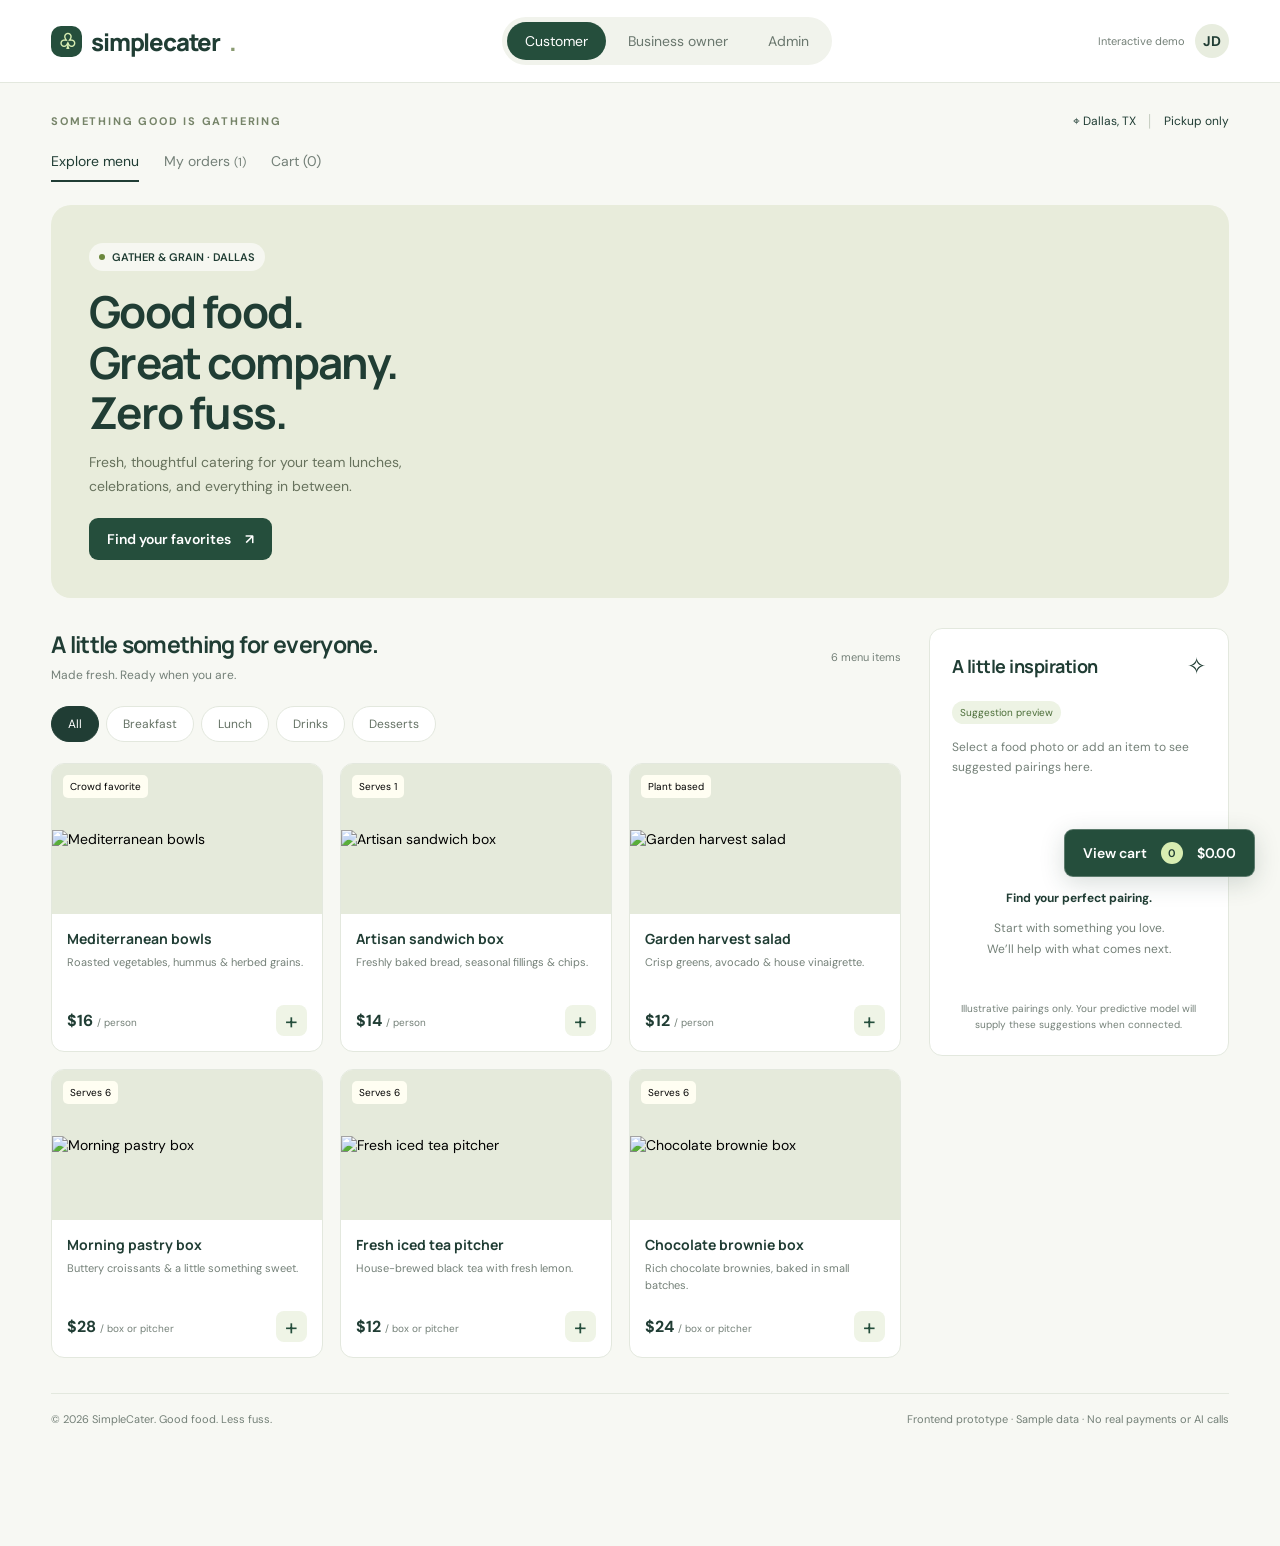
==== frontend/index.html @ b30c4265 "Add approved SimpleCater frontend prototype" ====
<!doctype html>
<html lang="en"><head><meta charset="utf-8"><meta name="viewport" content="width=device-width,initial-scale=1"><title>SimpleCater — Good food. Less fuss.</title><meta name="description" content="A simple catering experience for customers, business owners, and administrators."><link rel="preconnect" href="https://fonts.googleapis.com"><link href="https://fonts.googleapis.com/css2?family=DM+Sans:wght@400;500;600;700&family=Manrope:wght@400;500;600;700;800&display=swap" rel="stylesheet"><style>
:root{--ink:#203d34;--green:#254e3c;--lime:#d8edb2;--paper:#f7f8f3;--muted:#748078;--line:#e3e8de;--white:#fff;--orange:#c86c3c}*{box-sizing:border-box}body{margin:0;background:var(--paper);color:var(--ink);font:14px 'DM Sans',sans-serif}button,input,select{font:inherit}button,a,input,select{outline-offset:4px}button{cursor:pointer}button:disabled{cursor:not-allowed;opacity:.5}button,a{ -webkit-tap-highlight-color:transparent}button{border:0}a{color:inherit}h1,h2,h3,p{margin:0}h1,h2,h3,.brand{font-family:Manrope,sans-serif}header{height:83px;border-bottom:1px solid var(--line);display:flex;align-items:center;justify-content:space-between;padding:0 4%;background:#fff;gap:18px}.brand{font-size:24px;letter-spacing:-1.2px;font-weight:800;display:flex;gap:9px;align-items:center}.mark{width:31px;height:31px;background:var(--green);color:var(--lime);border-radius:10px;display:grid;place-items:center;font-size:21px}.brand small{font-size:10px;text-transform:uppercase;letter-spacing:1px;color:var(--muted)}.switch{background:#f1f3ec;padding:5px;border-radius:100px;display:flex;gap:4px}.switch button{padding:10px 18px;border-radius:40px;color:#6a776e;background:transparent}.switch button.active{background:var(--green);color:white}.profile{display:flex;align-items:center;gap:10px}.avatar{background:#e8eddf;border-radius:50%;width:34px;height:34px;display:grid;place-items:center;font-weight:700}.prototype{font-size:11px;color:var(--muted)}main{max-width:1440px;margin:auto;padding:30px 4% 45px}.topline{display:flex;justify-content:space-between;align-items:center;margin-bottom:23px;gap:15px}.eyebrow{font-size:11px;letter-spacing:1.8px;font-weight:700;text-transform:uppercase;color:#768469}.location{display:flex;gap:10px;align-items:center;font-size:12px}.location select{background:transparent;color:var(--ink);border:0;max-width:150px}.hero{position:relative;background:#e8ecdb;border-radius:20px;overflow:hidden;min-height:290px;display:grid;grid-template-columns:1.05fr 1fr;margin-bottom:30px}.hero-copy{padding:38px;z-index:1}.tag{display:inline-flex;align-items:center;gap:7px;font-size:11px;font-weight:600;background:#fff9;padding:7px 10px;border-radius:30px;margin-bottom:15px}.dot{height:6px;width:6px;border-radius:10px;background:#6b873d}.hero h1{font-size:44px;line-height:1.15;letter-spacing:-1.8px;max-width:460px}.hero p{margin:13px 0 20px;max-width:360px;line-height:1.7;color:#67725d}.hero-image{background:url('https://images.unsplash.com/photo-1547592180-85f173990554?auto=format&fit=crop&w=1200&q=85') center 52%/cover}.hero-image:after{content:'';display:block;height:100%;background:linear-gradient(90deg,#e8ecdb,transparent 35%)}.btn{padding:12px 18px;border-radius:9px;font-weight:600;background:var(--green);color:white;display:inline-flex;align-items:center;justify-content:center;gap:14px}.btn.light{background:#fff;color:var(--ink);border:1px solid var(--line)}.btn.small{padding:8px 12px;font-size:12px}.btn:active{transform:translateY(1px)}.section-title{display:flex;justify-content:space-between;align-items:center;gap:12px;margin-bottom:20px}.section-title h2{font-size:23px;letter-spacing:-.7px}.sub{color:var(--muted);font-size:12px;margin-top:6px;line-height:1.6}.layout{display:grid;grid-template-columns:minmax(0,1fr) 300px;gap:28px;align-items:start}.tabs{display:flex;gap:7px;flex-wrap:wrap;margin-bottom:21px}.tabs button{border:1px solid var(--line);background:white;border-radius:50px;padding:9px 16px;font-size:12px;color:#657265}.tabs button.active{background:var(--ink);color:white;border-color:var(--ink)}.food-grid{display:grid;grid-template-columns:repeat(3,minmax(0,1fr));gap:17px}.food{background:#fff;border:1px solid var(--line);border-radius:13px;overflow:hidden}.food-photo{height:150px;background:#e5eadb;position:relative}.food-photo img{width:100%;height:100%;object-fit:cover}.food-photo span{position:absolute;top:11px;left:11px;background:#fffef2;border-radius:5px;font-size:10px;padding:5px 7px}.food-info{padding:15px}.food h3{font-size:14px;margin-bottom:6px}.food p{font-size:11px;line-height:1.6;color:var(--muted);min-height:36px}.food-bottom{display:flex;align-items:center;justify-content:space-between;margin-top:15px}.food-bottom strong{font-size:16px}.food-bottom small{font-size:10px;color:var(--muted);font-weight:400}.add{border-radius:8px;background:#eff4e6;color:var(--green);width:31px;height:31px;font-size:23px}.panel{background:white;border:1px solid var(--line);border-radius:13px;padding:22px}.cart{position:sticky;top:20px}.cart h3{font-size:18px;margin-bottom:6px;letter-spacing:-.5px}.cart-meta{font-size:11px;color:var(--muted);padding-bottom:16px;border-bottom:1px solid var(--line)}.empty{padding:35px 5px;text-align:center;color:var(--muted);line-height:1.7;font-size:12px}.empty span{display:block;font-size:27px;margin-bottom:10px}.cart-item{padding:15px 0;border-bottom:1px solid var(--line);display:grid;grid-template-columns:1fr auto;gap:9px;font-size:12px}.qty{display:flex;gap:12px;align-items:center;color:var(--muted);margin-top:7px}.qty button{background:#f1f3ec;border-radius:4px;width:23px;height:23px;color:var(--ink)}.sum{display:flex;justify-content:space-between;margin:18px 0;font-weight:700}.full{width:100%}.note{font-size:10px;line-height:1.6;text-align:center;color:var(--muted);margin-top:12px}.field{display:block;font-size:12px;margin:16px 0}.field input{display:block;width:100%;border:1px solid var(--line);border-radius:7px;padding:10px;margin-top:7px;color:var(--ink);background:#fafbf7}.footer{border-top:1px solid var(--line);margin-top:35px;padding-top:18px;display:flex;justify-content:space-between;color:var(--muted);font-size:11px;gap:15px}.dashboard-title{margin:10px 0 27px;display:flex;justify-content:space-between;align-items:center;gap:15px}.dashboard-title h1{font-size:32px;letter-spacing:-1px}.metrics{display:grid;grid-template-columns:repeat(3,1fr);gap:18px;margin-bottom:24px}.metric{padding:22px;background:#fff;border:1px solid var(--line);border-radius:12px}.metric label{color:var(--muted);font-size:12px}.metric strong{display:block;font:700 30px Manrope;margin-top:9px;letter-spacing:-1px}.metric small{display:block;color:var(--muted);font-size:11px;margin-top:9px}.dash-grid{display:grid;grid-template-columns:minmax(0,1.65fr) minmax(280px,1fr);gap:24px}.table-wrap{overflow:auto}table{border-collapse:collapse;width:100%;font-size:12px;white-space:nowrap}th{text-align:left;color:var(--muted);font-size:10px;text-transform:uppercase;letter-spacing:1px;font-weight:500;background:#fafbf7}th,td{padding:16px 12px;border-bottom:1px solid var(--line)}td:first-child,th:first-child{padding-left:0}tr:last-child td{border-bottom:0}.badge{font-size:10px;padding:5px 8px;border-radius:30px;background:#edf3e4;color:#4b6d38;display:inline-block}.badge.pending{background:#fcf0dc;color:#986b22}.badge.off{background:#f3e5df;color:#995c48}.ai{background:#edf1e1;border-color:#e0e6ce;min-height:310px}.ai-top{display:flex;justify-content:space-between;align-items:center;margin-bottom:20px}.ai-top h3{font-size:18px}.spark{font-size:23px}.ai p{font-size:13px;line-height:1.8;color:#657259}.ai .btn{margin-top:22px}.ai-output{background:#fff9;padding:15px;border-radius:9px;margin-top:16px;line-height:1.8;font-size:13px}.ai-output strong{display:block;color:var(--ink);margin-bottom:6px}.ai-label{font-size:10px;letter-spacing:1px;text-transform:uppercase;margin-bottom:10px;color:#64754f}.banner{padding:16px 20px;background:#edf1e5;border-radius:9px;display:flex;align-items:center;gap:13px;color:#637554;font-size:12px;margin-top:22px;line-height:1.6}.bar-chart{display:flex;align-items:end;gap:12px;height:135px;margin:24px 0 5px}.bar-col{flex:1;display:flex;flex-direction:column;justify-content:end;align-items:center;height:100%;gap:7px}.bar-col div{width:65%;min-width:13px;background:#dce8c6;border-radius:5px 5px 0 0}.bar-col:nth-child(6) div{background:var(--green)}.bar-col span{font-size:10px;color:var(--muted)}.activity{display:flex;gap:12px;padding:15px 0;border-bottom:1px solid var(--line);font-size:12px;line-height:1.6}.activity:last-child{border:0}.activity .avatar{flex-shrink:0;font-size:12px}.activity small{display:block;color:var(--muted);font-size:10px}.toggle{width:38px;height:22px;border-radius:30px;background:#bbc6b8;position:relative}.toggle.on{background:var(--green)}.toggle:after{content:'';position:absolute;left:3px;top:3px;width:16px;height:16px;background:white;border-radius:50%}.toggle.on:after{left:19px}.toast{position:fixed;bottom:25px;left:50%;transform:translateX(-50%);padding:14px 24px;background:var(--ink);color:white;border-radius:10px;box-shadow:0 5px 30px #0002;z-index:20;font-size:13px;max-width:90%;text-align:center}.order-card{margin-top:14px;background:white;border:1px solid var(--line);border-radius:10px;padding:19px;display:flex;justify-content:space-between;gap:15px}.customer-nav{display:flex;gap:25px;margin-bottom:23px}.customer-nav button{padding:0 0 10px;background:none;color:var(--muted);border-bottom:2px solid transparent}.customer-nav button.active{color:var(--ink);border-color:var(--ink)}.hidden{display:none!important}dialog{border:1px solid var(--line);border-radius:16px;padding:30px;max-width:440px;width:90%;color:var(--ink)}dialog::backdrop{background:#18362d66}dialog p{line-height:1.7;color:var(--muted);margin:14px 0 20px}.dialog-actions{display:flex;justify-content:flex-end;gap:10px}@media(min-width:1500px){main{padding-top:40px}.hero{min-height:330px}.food-photo{height:180px}}@media(max-width:1100px){.food-grid{grid-template-columns:repeat(2,1fr)}.hero h1{font-size:37px}.layout{gap:20px;grid-template-columns:minmax(0,1fr) 270px}.dash-grid{grid-template-columns:1fr}.profile .prototype{display:none}}@media(max-width:700px){header{height:auto;padding:16px 5%;flex-wrap:wrap}.brand{font-size:22px}.switch{order:3;width:100%}.switch button{flex:1;padding:9px 7px;font-size:12px}.profile{margin-left:auto}main{padding:23px 5%}.hero{grid-template-columns:1fr;min-height:0}.hero-copy{padding:27px}.hero-image{height:170px;grid-row:2}.hero-image:after{background:none}.hero h1{font-size:36px}.layout{grid-template-columns:1fr}.cart{position:static}.food-photo{height:140px}.food-grid{gap:12px}.food-info{padding:12px}.food h3{font-size:13px}.food p{min-height:52px}.metrics{gap:9px}.metric{padding:14px 10px}.metric strong{font-size:24px}.metric label{font-size:10px}.metric small{font-size:10px}.dashboard-title h1{font-size:26px}.dashboard-title{align-items:start}.topline{align-items:start}.footer{flex-direction:column}.panel{padding:18px}.section-title h2{font-size:20px}}
.panel,.dash-grid,.layout,.metrics,.metric{min-width:0}.dash-grid>*,.layout>*{min-width:0}@media(max-width:700px){.dash-grid,.layout{grid-template-columns:minmax(0,1fr)}.dashboard-title{flex-wrap:wrap}.ai-output{overflow-wrap:anywhere}}
.select-food{display:block;width:100%;padding:0;text-align:left}.select-food:focus-visible{outline:3px solid var(--green);outline-offset:-3px}.suggestions{position:sticky;top:20px}.suggestions h3{font-size:18px;letter-spacing:-.5px}.suggest-empty{text-align:center;padding:28px 0;color:var(--muted);font-size:12px;line-height:1.8}.suggest-empty>span{display:block;font-size:33px;color:#8da170;margin-bottom:10px}.suggest-empty strong{color:var(--ink);display:block}.suggest-empty p{margin-top:8px}.suggest-item{display:flex;gap:12px;border-top:1px solid var(--line);padding:17px 0}.suggest-item img{width:75px;height:90px;object-fit:cover;border-radius:8px}.suggest-item h4{margin:0 0 7px;font-size:12px;line-height:1.5}.suggest-item p{font-size:12px;margin-bottom:9px;color:var(--muted)}.suggest-item .btn{font-size:11px;padding:7px 10px}.floating-cart{position:fixed;right:25px;bottom:23px;z-index:10;box-shadow:0 6px 24px #203d342d;border:1px solid #ffffff40}.cart-count{background:#d8edb2;color:var(--ink);border-radius:50%;min-width:22px;height:22px;display:grid;place-items:center;font-size:11px}.cart-page{max-width:720px;margin:30px auto 0}.cart-page .section-title{align-items:center}.cart-page .field{max-width:300px}.cart-page .empty{padding:45px 10px}.cart-page>.full{margin-top:4px}.footer{padding-bottom:75px}.toast{bottom:85px}@media(max-width:700px){.suggestions{position:static}.floating-cart{right:16px;bottom:16px}.cart-page{padding:18px}.cart-page .section-title{flex-wrap:wrap}.customer-nav{gap:18px}}
</style></head><body><header><div class="brand"><span class="mark">♧</span>simplecater<span style="color:#8a9b72">.</span></div><nav class="switch" aria-label="Preview user role"><button data-role="customer" class="active">Customer</button><button data-role="owner">Business owner</button><button data-role="admin">Admin</button></nav><div class="profile"><span class="prototype">Interactive demo</span><span class="avatar" id="avatar">JD</span></div></header><main id="app"></main><div id="toast" class="toast hidden" role="status"></div><dialog id="confirm"><h2 id="dialog-title"></h2><p id="dialog-text"></p><div class="dialog-actions"><button class="btn light" id="cancel">Cancel</button><button class="btn" id="approve">Confirm</button></div></dialog><script>
const menu=[{id:1,name:'Mediterranean bowls',desc:'Roasted vegetables, hummus & herbed grains.',price:16,category:'Lunch',tag:'Crowd favorite',img:'photo-1512621776951-a57141f2eefd'},{id:2,name:'Artisan sandwich box',desc:'Freshly baked bread, seasonal fillings & chips.',price:14,category:'Lunch',tag:'Serves 1',img:'photo-1528735602780-2552fd46c7af'},{id:3,name:'Garden harvest salad',desc:'Crisp greens, avocado & house vinaigrette.',price:12,category:'Lunch',tag:'Plant based',img:'photo-1511690743698-d9d85f2fbf38'},{id:4,name:'Morning pastry box',desc:'Buttery croissants & a little something sweet.',price:28,category:'Breakfast',tag:'Serves 6',img:'photo-1555507036-ab1f4038808a'},{id:5,name:'Fresh iced tea pitcher',desc:'House-brewed black tea with fresh lemon.',price:12,category:'Drinks',tag:'Serves 6',img:'photo-1556679343-c7306c1976bc'},{id:6,name:'Chocolate brownie box',desc:'Rich chocolate brownies, baked in small batches.',price:24,category:'Desserts',tag:'Serves 6',img:'photo-1606313564200-e75d5e30476c'}];
let role='customer',category='All',customerTab='menu',cart={},insight=false,lastSelected=null,pickupDate='2026-10-18';let orders=[{id:'SC-1048',items:'Mediterranean bowls × 12',total:192,status:'Confirmed',date:'Oct 17, 2026',mine:false},{id:'SC-1047',items:'Artisan sandwich box × 8',total:112,status:'Confirmed',date:'Oct 17, 2026',mine:true},{id:'SC-1046',items:'Garden harvest salad × 10',total:120,status:'Confirmed',date:'Oct 17, 2026',mine:false},{id:'SC-1045',items:'Morning pastry box × 3',total:84,status:'Completed',date:'Oct 16, 2026',mine:false}];let businesses=[{name:'Gather & Grain',owner:'Maya Chen',initials:'GG',type:'Seasonal catering',active:true},{name:'The Lunch Collective',owner:'Alex Rivera',initials:'LC',type:'Office lunches',active:true},{name:'Sunday Table',owner:'Jordan Ellis',initials:'ST',type:'Family-style meals',active:true},{name:'Little Oven Co.',owner:'Sam Taylor',initials:'LO',type:'Breakfast & bakery',active:false}];
const $=s=>document.querySelector(s),money=n=>'$'+n.toFixed(2),total=()=>menu.reduce((s,m)=>s+m.price*(cart[m.id]||0),0),count=()=>Object.values(cart).reduce((a,b)=>a+b,0);function toast(t){$('#toast').textContent=t;$('#toast').classList.remove('hidden');clearTimeout(window.toastTimer);window.toastTimer=setTimeout(()=>$('#toast').classList.add('hidden'),3500)}function badge(s){return `<span class="badge ${s==='Confirmed'?'pending':''}">${s}</span>`}function footer(){return `<footer class="footer"><span>© 2026 SimpleCater. Good food. Less fuss.</span><span>Frontend prototype · Sample data · No real payments or AI calls</span></footer>`}function table(){return `<div class="table-wrap"><table><thead><tr><th>Order</th><th>Items</th><th>Total</th><th>Status</th></tr></thead><tbody>${orders.map(o=>`<tr><td><strong>#${o.id}</strong><div class="sub">${o.date}</div></td><td>${o.items}</td><td>${money(o.total)}</td><td>${badge(o.status)}</td></tr>`).join('')}</tbody></table></div>`}function suggestions(){const selected=menu.find(m=>m.id===lastSelected);const pairs={1:[5,6],2:[5,6],3:[5,4],4:[5,6],5:[2,6],6:[5,4]};const picks=selected?(pairs[selected.id]||[]).map(id=>menu.find(m=>m.id===id)).filter(m=>!cart[m.id]):[];return `<aside class="panel suggestions" aria-label="Food suggestions"><div class="ai-top"><h3>A little inspiration</h3><span class="spark">✧</span></div><span class="badge">Suggestion preview</span><p class="sub" style="margin:14px 0">${selected?`Selected: <strong>${selected.name}</strong>. Here are a few ideas to round out your gathering.`:'Select a food photo or add an item to see suggested pairings here.'}</p><div aria-live="polite">${!selected?'<div class="suggest-empty"><span>♧</span><strong>Find your perfect pairing.</strong><p>Start with something you love.<br/>We’ll help with what comes next.</p></div>':picks.length?picks.map(m=>`<article class="suggest-item"><img src="https://images.unsplash.com/${m.img}?auto=format&fit=crop&w=300&q=80" alt="${m.name}"><div><h4>${m.name}</h4><p>${money(m.price)}</p><button class="btn light small" data-add="${m.id}">Add to cart +</button></div></article>`).join(''):'<div class="suggest-empty"><strong>Your pairings are in the cart.</strong><p>Choose another menu item to explore more ideas.</p></div>'}</div><p class="note">Illustrative pairings only. Your predictive model will supply these suggestions when connected.</p></aside>`}
function customer(){return `<div class="topline"><span class="eyebrow">Something good is gathering</span><span class="location">⌖ Dallas, TX <span style="color:#bcc4b7">│</span> Pickup only</span></div><div class="customer-nav"><button data-tab="menu" class="${customerTab==='menu'?'active':''}">Explore menu</button><button data-tab="orders" class="${customerTab==='orders'?'active':''}">My orders <small>(${orders.filter(o=>o.mine).length})</small></button><button data-tab="cart" class="${customerTab==='cart'?'active':''}">Cart (${count()})</button></div>${customerTab==='cart'?`<section class="panel cart-page"><div class="section-title"><h3>Your cart</h3><button class="btn light small" data-tab="menu">Continue browsing →</button></div><div class="cart-meta">Gather & Grain · Pickup in Dallas</div>${count()?menu.filter(m=>cart[m.id]).map(m=>`<div class="cart-item"><div><strong>${m.name}</strong><div class="qty"><button data-remove="${m.id}" aria-label="Remove one ${m.name}">−</button>${cart[m.id]}<button data-add="${m.id}" aria-label="Add one ${m.name}">+</button></div></div><strong>${money(m.price*cart[m.id])}</strong></div>`).join(''):`<div class="empty"><span>♧</span>A good gathering starts here.<br/>Add something delicious to your order.</div>`}<label class="field">Pickup date<input id="pickup" type="date" min="2026-10-17" value="${pickupDate}" required></label><div class="sum"><span>Total</span><span>${money(total())}</span></div><button class="btn full" id="checkout" ${count()?'':'disabled'}>Place demo order <span>→</span></button><p class="note">No payment required. Orders in this preview<br/>are saved only for this browser session.</p></section>`:customerTab==='orders'?`<div class="dashboard-title"><div><h1>Your next gathering, sorted.</h1><p class="sub">Keep track of your pickup orders.</p></div><button class="btn light" data-tab="menu">Back to menu →</button></div>${orders.filter(o=>o.mine).map(o=>`<article class="order-card"><div><strong>#${o.id}</strong><p class="sub">Gather & Grain · ${o.date}</p><p style="margin-top:12px;font-size:13px">${o.items}</p></div><div style="text-align:right">${badge(o.status)}<p style="margin-top:15px;font-weight:700">${money(o.total)}</p></div></article>`).join('')}`:`<section class="hero"><div class="hero-copy"><span class="tag"><span class="dot"></span> GATHER & GRAIN · DALLAS</span><h1>Good food.<br/>Great company.<br/>Zero fuss.</h1><p>Fresh, thoughtful catering for your team lunches, celebrations, and everything in between.</p><button class="btn" id="browse">Find your favorites <span>↗</span></button></div><div class="hero-image" role="img" aria-label="Fresh colorful salad bowls"></div></section><div class="layout"><section id="menu-section"><div class="section-title"><div><h2>A little something for everyone.</h2><p class="sub">Made fresh. Ready when you are.</p></div><span class="prototype">6 menu items</span></div><div class="tabs" aria-label="Menu category">${['All','Breakfast','Lunch','Drinks','Desserts'].map(c=>`<button data-cat="${c}" class="${category===c?'active':''}" aria-pressed="${category===c}">${c}</button>`).join('')}</div><div class="food-grid">${menu.filter(m=>category==='All'||m.category===category).map(m=>`<article class="food"><button class="food-photo select-food" data-select="${m.id}" aria-label="See suggestions for ${m.name}"><img src="https://images.unsplash.com/${m.img}?auto=format&fit=crop&w=600&q=80" alt="${m.name}" loading="lazy"><span>${m.tag}</span></button><div class="food-info"><h3>${m.name}</h3><p>${m.desc}</p><div class="food-bottom"><strong>$${m.price} <small>/ ${m.id>3?'box or pitcher':'person'}</small></strong><button class="add" data-add="${m.id}" aria-label="Add ${m.name}">+</button></div></div></article>`).join('')}</div></section>${suggestions()}</div>`}<button class="btn floating-cart" data-tab="cart" aria-label="View cart, ${count()} items">View cart <span class="cart-count">${count()}</span><span>${money(total())}</span></button>${footer()}`}
function owner(){let revenue=orders.reduce((s,o)=>s+o.total,0);return `<div class="topline"><span class="eyebrow">GATHER & GRAIN / BUSINESS WORKSPACE</span><span class="badge">● Accepting orders</span></div><div class="dashboard-title"><div><h1>A fresh look at your business.</h1><p class="sub">Welcome back, Maya. Here’s what’s on the table.</p></div><button class="btn light" id="viewstore">View storefront ↗</button></div><div class="metrics"><div class="metric"><label>Orders in this preview</label><strong>${orders.length}</strong><small>Gather & Grain only</small></div><div class="metric"><label>Order value</label><strong>${money(revenue)}</strong><small>Sample orders · not collected revenue</small></div><div class="metric"><label>Menu items</label><strong>${menu.length}</strong><small>Available on your storefront</small></div></div><div class="dash-grid"><section class="panel"><div class="section-title"><div><h2>Recent orders</h2><p class="sub">Everything you need to prepare your next pickup.</p></div><span class="badge">${orders.length} orders</span></div>${table()}</section><aside class="panel ai"><div class="ai-top"><h3>Your AI sales assistant</h3><span class="spark">✧</span></div><div class="ai-label">Insights without the extra work</div><p>Get a quick sales recap and a suggested next favorite, using item counts and totals.</p>${insight?`<div class="ai-output"><strong>A little insight for your next service.</strong>Your ${orders.length} sample orders total ${money(revenue)}. ${topItem()} is your most ordered item.<br/><br/><strong>Next-item prediction</strong>Iced tea is the suggested next item in this illustrative preview.</div><p class="note" style="text-align:left">Preview text only. Connect your predictive and generative models to produce evaluated insights.</p>`:''}<button class="btn full" id="generate">${insight?'Refresh preview':'Generate sample insights'} <span>✧</span></button><p class="note">Preview input: menu items, counts, and totals.<br/>No customer identities included.</p></aside></div><div class="banner"><span class="spark">♧</span><span>Built for a focused workflow: review orders, see useful insights, and get back to your customers.</span></div>${footer()}`}
function topItem(){let stats={};orders.forEach(o=>o.items.split(', ').forEach(s=>{let [name,n]=s.split(' × ');stats[name]=(stats[name]||0)+Number(n||1)}));return Object.keys(stats).sort((a,b)=>stats[b]-stats[a])[0]||'No items yet'}
function admin(){return `<div class="topline"><span class="eyebrow">SIMPLECATER / PLATFORM ADMINISTRATION</span><span class="prototype">Account management</span></div><div class="dashboard-title"><div><h1>A well-run table starts here.</h1><p class="sub">Manage catering businesses. Keep the platform simple.</p></div><span class="avatar">AD</span></div><div class="metrics"><div class="metric"><label>Total businesses</label><strong>${businesses.length}</strong><small>Registered in this preview</small></div><div class="metric"><label>Active businesses</label><strong>${businesses.filter(b=>b.active).length}</strong><small>Available to accept orders</small></div><div class="metric"><label>Paused businesses</label><strong>${businesses.filter(b=>!b.active).length}</strong><small>Accounts currently disabled</small></div></div><div class="dash-grid"><section class="panel"><div class="section-title"><div><h2>Business accounts</h2><p class="sub">Enable or pause a business account.</p></div></div><div class="table-wrap"><table><thead><tr><th>Business</th><th>Owner</th><th>Status</th><th>Enabled</th></tr></thead><tbody>${businesses.map((b,i)=>`<tr><td><div style="display:flex;align-items:center;gap:11px"><span class="avatar">${b.initials}</span><div><strong>${b.name}</strong><div class="sub">${b.type}</div></div></div></td><td>${b.owner}</td><td><span class="badge ${b.active?'':'off'}">${b.active?'Active':'Paused'}</span></td><td><button class="toggle ${b.active?'on':''}" role="switch" aria-checked="${b.active}" aria-label="Enable ${b.name}" data-toggle="${i}"></button></td></tr>`).join('')}</tbody></table></div></section><aside class="panel"><div class="section-title"><h2>Keep access focused.</h2></div><p class="sub" style="font-size:13px;line-height:1.9">This admin view includes business accounts and their status. Customer profiles and individual order details stay out of this workspace.</p><div class="activity"><span class="avatar">01</span><div>Review business accounts<small>See the owner and account status.</small></div></div><div class="activity"><span class="avatar">02</span><div>Pause when needed<small>Confirm changes before applying them.</small></div></div><div class="activity"><span class="avatar">03</span><div>Keep customer details separate<small>Backend authorization must enforce access.</small></div></div></aside></div><div class="banner">Demo controls change this prototype only. Authentication, encryption, and AI will be supplied by your application backend.</div>${footer()}`}
function render(){document.querySelectorAll('[data-role]').forEach(b=>{b.classList.toggle('active',b.dataset.role===role);b.setAttribute('aria-pressed',b.dataset.role===role)});$('#avatar').textContent=role==='customer'?'JD':role==='owner'?'MC':'AD';$('#app').innerHTML=role==='customer'?customer():role==='owner'?owner():admin();bind()}
function ask(title,text,action){$('#dialog-title').textContent=title;$('#dialog-text').textContent=text;$('#confirm').showModal();$('#approve').onclick=()=>{$('#confirm').close();action()};$('#cancel').onclick=()=>$('#confirm').close()}
function bind(){document.querySelectorAll('[data-select]').forEach(b=>b.onclick=()=>{lastSelected=Number(b.dataset.select);render()});if($('#pickup'))$('#pickup').onchange=e=>pickupDate=e.target.value;document.querySelectorAll('[data-add]').forEach(b=>b.onclick=()=>{let id=b.dataset.add;cart[id]=(cart[id]||0)+1;lastSelected=Number(id);render()});document.querySelectorAll('[data-remove]').forEach(b=>b.onclick=()=>{cart[b.dataset.remove]=Math.max(0,(cart[b.dataset.remove]||0)-1);render()});document.querySelectorAll('[data-cat]').forEach(b=>b.onclick=()=>{category=b.dataset.cat;render()});document.querySelectorAll('[data-tab]').forEach(b=>b.onclick=()=>{customerTab=b.dataset.tab;render()});if($('#browse'))$('#browse').onclick=()=>$('#menu-section').scrollIntoView({behavior:'smooth'});if($('#checkout'))$('#checkout').onclick=()=>{let date=$('#pickup').value;if(!date||date<'2026-10-17'){toast('Choose a valid pickup date.');return}ask('Ready to place your order?',`Your demo order totals ${money(total())}, for pickup on ${date}. No payment will be collected.`,()=>{let id='SC-'+(1049+orders.filter(o=>o.new).length);orders.unshift({id,items:menu.filter(m=>cart[m.id]).map(m=>m.name+' × '+cart[m.id]).join(', '),total:total(),date,status:'Confirmed',mine:true,new:true});cart={};customerTab='orders';insight=false;render();toast('Order placed. You’re all set!')})};if($('#viewstore'))$('#viewstore').onclick=()=>{role='customer';customerTab='menu';render()};if($('#generate'))$('#generate').onclick=()=>{insight=true;render();toast('Sample insights generated — preview only.')};document.querySelectorAll('[data-toggle]').forEach(b=>b.onclick=()=>{let business=businesses[b.dataset.toggle];ask(`${business.active?'Pause':'Enable'} ${business.name}?`,business.active?'This will mark the business as paused in this frontend preview.':'This will mark the business as active in this frontend preview.',()=>{business.active=!business.active;render();toast('Business account updated in preview.')})})}
document.querySelectorAll('[data-role]').forEach(b=>b.onclick=()=>{role=b.dataset.role;render()});render();
</script></body></html>
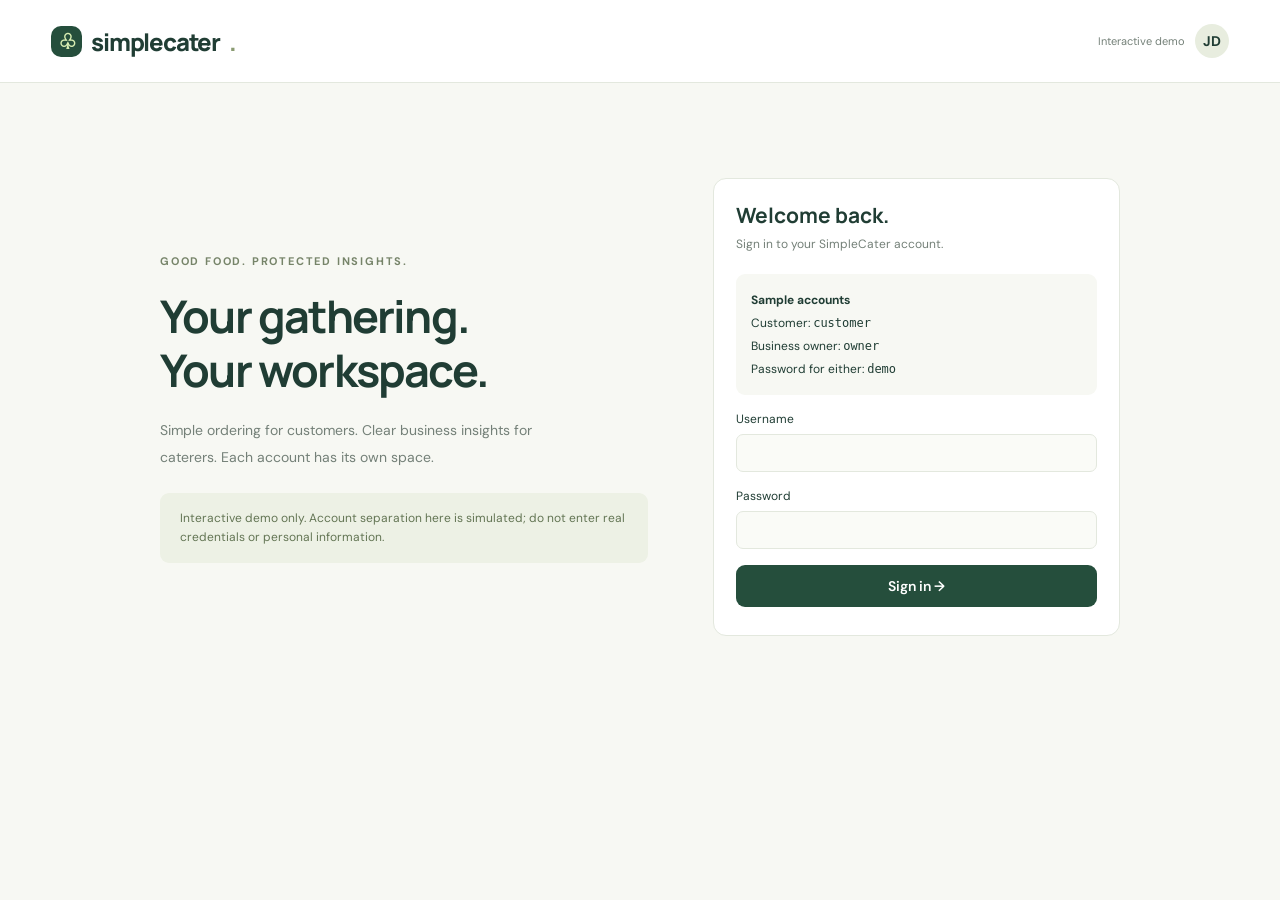
==== commit 8f0d5b17: "Separate customer and owner frontend and document integration plan" ====
--- a/frontend/index.html
+++ b/frontend/index.html
@@ -1,18 +1,2 @@
 <!doctype html>
-<html lang="en"><head><meta charset="utf-8"><meta name="viewport" content="width=device-width,initial-scale=1"><title>SimpleCater — Good food. Less fuss.</title><meta name="description" content="A simple catering experience for customers, business owners, and administrators."><link rel="preconnect" href="https://fonts.googleapis.com"><link href="https://fonts.googleapis.com/css2?family=DM+Sans:wght@400;500;600;700&family=Manrope:wght@400;500;600;700;800&display=swap" rel="stylesheet"><style>
-:root{--ink:#203d34;--green:#254e3c;--lime:#d8edb2;--paper:#f7f8f3;--muted:#748078;--line:#e3e8de;--white:#fff;--orange:#c86c3c}*{box-sizing:border-box}body{margin:0;background:var(--paper);color:var(--ink);font:14px 'DM Sans',sans-serif}button,input,select{font:inherit}button,a,input,select{outline-offset:4px}button{cursor:pointer}button:disabled{cursor:not-allowed;opacity:.5}button,a{ -webkit-tap-highlight-color:transparent}button{border:0}a{color:inherit}h1,h2,h3,p{margin:0}h1,h2,h3,.brand{font-family:Manrope,sans-serif}header{height:83px;border-bottom:1px solid var(--line);display:flex;align-items:center;justify-content:space-between;padding:0 4%;background:#fff;gap:18px}.brand{font-size:24px;letter-spacing:-1.2px;font-weight:800;display:flex;gap:9px;align-items:center}.mark{width:31px;height:31px;background:var(--green);color:var(--lime);border-radius:10px;display:grid;place-items:center;font-size:21px}.brand small{font-size:10px;text-transform:uppercase;letter-spacing:1px;color:var(--muted)}.switch{background:#f1f3ec;padding:5px;border-radius:100px;display:flex;gap:4px}.switch button{padding:10px 18px;border-radius:40px;color:#6a776e;background:transparent}.switch button.active{background:var(--green);color:white}.profile{display:flex;align-items:center;gap:10px}.avatar{background:#e8eddf;border-radius:50%;width:34px;height:34px;display:grid;place-items:center;font-weight:700}.prototype{font-size:11px;color:var(--muted)}main{max-width:1440px;margin:auto;padding:30px 4% 45px}.topline{display:flex;justify-content:space-between;align-items:center;margin-bottom:23px;gap:15px}.eyebrow{font-size:11px;letter-spacing:1.8px;font-weight:700;text-transform:uppercase;color:#768469}.location{display:flex;gap:10px;align-items:center;font-size:12px}.location select{background:transparent;color:var(--ink);border:0;max-width:150px}.hero{position:relative;background:#e8ecdb;border-radius:20px;overflow:hidden;min-height:290px;display:grid;grid-template-columns:1.05fr 1fr;margin-bottom:30px}.hero-copy{padding:38px;z-index:1}.tag{display:inline-flex;align-items:center;gap:7px;font-size:11px;font-weight:600;background:#fff9;padding:7px 10px;border-radius:30px;margin-bottom:15px}.dot{height:6px;width:6px;border-radius:10px;background:#6b873d}.hero h1{font-size:44px;line-height:1.15;letter-spacing:-1.8px;max-width:460px}.hero p{margin:13px 0 20px;max-width:360px;line-height:1.7;color:#67725d}.hero-image{background:url('https://images.unsplash.com/photo-1547592180-85f173990554?auto=format&fit=crop&w=1200&q=85') center 52%/cover}.hero-image:after{content:'';display:block;height:100%;background:linear-gradient(90deg,#e8ecdb,transparent 35%)}.btn{padding:12px 18px;border-radius:9px;font-weight:600;background:var(--green);color:white;display:inline-flex;align-items:center;justify-content:center;gap:14px}.btn.light{background:#fff;color:var(--ink);border:1px solid var(--line)}.btn.small{padding:8px 12px;font-size:12px}.btn:active{transform:translateY(1px)}.section-title{display:flex;justify-content:space-between;align-items:center;gap:12px;margin-bottom:20px}.section-title h2{font-size:23px;letter-spacing:-.7px}.sub{color:var(--muted);font-size:12px;margin-top:6px;line-height:1.6}.layout{display:grid;grid-template-columns:minmax(0,1fr) 300px;gap:28px;align-items:start}.tabs{display:flex;gap:7px;flex-wrap:wrap;margin-bottom:21px}.tabs button{border:1px solid var(--line);background:white;border-radius:50px;padding:9px 16px;font-size:12px;color:#657265}.tabs button.active{background:var(--ink);color:white;border-color:var(--ink)}.food-grid{display:grid;grid-template-columns:repeat(3,minmax(0,1fr));gap:17px}.food{background:#fff;border:1px solid var(--line);border-radius:13px;overflow:hidden}.food-photo{height:150px;background:#e5eadb;position:relative}.food-photo img{width:100%;height:100%;object-fit:cover}.food-photo span{position:absolute;top:11px;left:11px;background:#fffef2;border-radius:5px;font-size:10px;padding:5px 7px}.food-info{padding:15px}.food h3{font-size:14px;margin-bottom:6px}.food p{font-size:11px;line-height:1.6;color:var(--muted);min-height:36px}.food-bottom{display:flex;align-items:center;justify-content:space-between;margin-top:15px}.food-bottom strong{font-size:16px}.food-bottom small{font-size:10px;color:var(--muted);font-weight:400}.add{border-radius:8px;background:#eff4e6;color:var(--green);width:31px;height:31px;font-size:23px}.panel{background:white;border:1px solid var(--line);border-radius:13px;padding:22px}.cart{position:sticky;top:20px}.cart h3{font-size:18px;margin-bottom:6px;letter-spacing:-.5px}.cart-meta{font-size:11px;color:var(--muted);padding-bottom:16px;border-bottom:1px solid var(--line)}.empty{padding:35px 5px;text-align:center;color:var(--muted);line-height:1.7;font-size:12px}.empty span{display:block;font-size:27px;margin-bottom:10px}.cart-item{padding:15px 0;border-bottom:1px solid var(--line);display:grid;grid-template-columns:1fr auto;gap:9px;font-size:12px}.qty{display:flex;gap:12px;align-items:center;color:var(--muted);margin-top:7px}.qty button{background:#f1f3ec;border-radius:4px;width:23px;height:23px;color:var(--ink)}.sum{display:flex;justify-content:space-between;margin:18px 0;font-weight:700}.full{width:100%}.note{font-size:10px;line-height:1.6;text-align:center;color:var(--muted);margin-top:12px}.field{display:block;font-size:12px;margin:16px 0}.field input{display:block;width:100%;border:1px solid var(--line);border-radius:7px;padding:10px;margin-top:7px;color:var(--ink);background:#fafbf7}.footer{border-top:1px solid var(--line);margin-top:35px;padding-top:18px;display:flex;justify-content:space-between;color:var(--muted);font-size:11px;gap:15px}.dashboard-title{margin:10px 0 27px;display:flex;justify-content:space-between;align-items:center;gap:15px}.dashboard-title h1{font-size:32px;letter-spacing:-1px}.metrics{display:grid;grid-template-columns:repeat(3,1fr);gap:18px;margin-bottom:24px}.metric{padding:22px;background:#fff;border:1px solid var(--line);border-radius:12px}.metric label{color:var(--muted);font-size:12px}.metric strong{display:block;font:700 30px Manrope;margin-top:9px;letter-spacing:-1px}.metric small{display:block;color:var(--muted);font-size:11px;margin-top:9px}.dash-grid{display:grid;grid-template-columns:minmax(0,1.65fr) minmax(280px,1fr);gap:24px}.table-wrap{overflow:auto}table{border-collapse:collapse;width:100%;font-size:12px;white-space:nowrap}th{text-align:left;color:var(--muted);font-size:10px;text-transform:uppercase;letter-spacing:1px;font-weight:500;background:#fafbf7}th,td{padding:16px 12px;border-bottom:1px solid var(--line)}td:first-child,th:first-child{padding-left:0}tr:last-child td{border-bottom:0}.badge{font-size:10px;padding:5px 8px;border-radius:30px;background:#edf3e4;color:#4b6d38;display:inline-block}.badge.pending{background:#fcf0dc;color:#986b22}.badge.off{background:#f3e5df;color:#995c48}.ai{background:#edf1e1;border-color:#e0e6ce;min-height:310px}.ai-top{display:flex;justify-content:space-between;align-items:center;margin-bottom:20px}.ai-top h3{font-size:18px}.spark{font-size:23px}.ai p{font-size:13px;line-height:1.8;color:#657259}.ai .btn{margin-top:22px}.ai-output{background:#fff9;padding:15px;border-radius:9px;margin-top:16px;line-height:1.8;font-size:13px}.ai-output strong{display:block;color:var(--ink);margin-bottom:6px}.ai-label{font-size:10px;letter-spacing:1px;text-transform:uppercase;margin-bottom:10px;color:#64754f}.banner{padding:16px 20px;background:#edf1e5;border-radius:9px;display:flex;align-items:center;gap:13px;color:#637554;font-size:12px;margin-top:22px;line-height:1.6}.bar-chart{display:flex;align-items:end;gap:12px;height:135px;margin:24px 0 5px}.bar-col{flex:1;display:flex;flex-direction:column;justify-content:end;align-items:center;height:100%;gap:7px}.bar-col div{width:65%;min-width:13px;background:#dce8c6;border-radius:5px 5px 0 0}.bar-col:nth-child(6) div{background:var(--green)}.bar-col span{font-size:10px;color:var(--muted)}.activity{display:flex;gap:12px;padding:15px 0;border-bottom:1px solid var(--line);font-size:12px;line-height:1.6}.activity:last-child{border:0}.activity .avatar{flex-shrink:0;font-size:12px}.activity small{display:block;color:var(--muted);font-size:10px}.toggle{width:38px;height:22px;border-radius:30px;background:#bbc6b8;position:relative}.toggle.on{background:var(--green)}.toggle:after{content:'';position:absolute;left:3px;top:3px;width:16px;height:16px;background:white;border-radius:50%}.toggle.on:after{left:19px}.toast{position:fixed;bottom:25px;left:50%;transform:translateX(-50%);padding:14px 24px;background:var(--ink);color:white;border-radius:10px;box-shadow:0 5px 30px #0002;z-index:20;font-size:13px;max-width:90%;text-align:center}.order-card{margin-top:14px;background:white;border:1px solid var(--line);border-radius:10px;padding:19px;display:flex;justify-content:space-between;gap:15px}.customer-nav{display:flex;gap:25px;margin-bottom:23px}.customer-nav button{padding:0 0 10px;background:none;color:var(--muted);border-bottom:2px solid transparent}.customer-nav button.active{color:var(--ink);border-color:var(--ink)}.hidden{display:none!important}dialog{border:1px solid var(--line);border-radius:16px;padding:30px;max-width:440px;width:90%;color:var(--ink)}dialog::backdrop{background:#18362d66}dialog p{line-height:1.7;color:var(--muted);margin:14px 0 20px}.dialog-actions{display:flex;justify-content:flex-end;gap:10px}@media(min-width:1500px){main{padding-top:40px}.hero{min-height:330px}.food-photo{height:180px}}@media(max-width:1100px){.food-grid{grid-template-columns:repeat(2,1fr)}.hero h1{font-size:37px}.layout{gap:20px;grid-template-columns:minmax(0,1fr) 270px}.dash-grid{grid-template-columns:1fr}.profile .prototype{display:none}}@media(max-width:700px){header{height:auto;padding:16px 5%;flex-wrap:wrap}.brand{font-size:22px}.switch{order:3;width:100%}.switch button{flex:1;padding:9px 7px;font-size:12px}.profile{margin-left:auto}main{padding:23px 5%}.hero{grid-template-columns:1fr;min-height:0}.hero-copy{padding:27px}.hero-image{height:170px;grid-row:2}.hero-image:after{background:none}.hero h1{font-size:36px}.layout{grid-template-columns:1fr}.cart{position:static}.food-photo{height:140px}.food-grid{gap:12px}.food-info{padding:12px}.food h3{font-size:13px}.food p{min-height:52px}.metrics{gap:9px}.metric{padding:14px 10px}.metric strong{font-size:24px}.metric label{font-size:10px}.metric small{font-size:10px}.dashboard-title h1{font-size:26px}.dashboard-title{align-items:start}.topline{align-items:start}.footer{flex-direction:column}.panel{padding:18px}.section-title h2{font-size:20px}}
-.panel,.dash-grid,.layout,.metrics,.metric{min-width:0}.dash-grid>*,.layout>*{min-width:0}@media(max-width:700px){.dash-grid,.layout{grid-template-columns:minmax(0,1fr)}.dashboard-title{flex-wrap:wrap}.ai-output{overflow-wrap:anywhere}}
-.select-food{display:block;width:100%;padding:0;text-align:left}.select-food:focus-visible{outline:3px solid var(--green);outline-offset:-3px}.suggestions{position:sticky;top:20px}.suggestions h3{font-size:18px;letter-spacing:-.5px}.suggest-empty{text-align:center;padding:28px 0;color:var(--muted);font-size:12px;line-height:1.8}.suggest-empty>span{display:block;font-size:33px;color:#8da170;margin-bottom:10px}.suggest-empty strong{color:var(--ink);display:block}.suggest-empty p{margin-top:8px}.suggest-item{display:flex;gap:12px;border-top:1px solid var(--line);padding:17px 0}.suggest-item img{width:75px;height:90px;object-fit:cover;border-radius:8px}.suggest-item h4{margin:0 0 7px;font-size:12px;line-height:1.5}.suggest-item p{font-size:12px;margin-bottom:9px;color:var(--muted)}.suggest-item .btn{font-size:11px;padding:7px 10px}.floating-cart{position:fixed;right:25px;bottom:23px;z-index:10;box-shadow:0 6px 24px #203d342d;border:1px solid #ffffff40}.cart-count{background:#d8edb2;color:var(--ink);border-radius:50%;min-width:22px;height:22px;display:grid;place-items:center;font-size:11px}.cart-page{max-width:720px;margin:30px auto 0}.cart-page .section-title{align-items:center}.cart-page .field{max-width:300px}.cart-page .empty{padding:45px 10px}.cart-page>.full{margin-top:4px}.footer{padding-bottom:75px}.toast{bottom:85px}@media(max-width:700px){.suggestions{position:static}.floating-cart{right:16px;bottom:16px}.cart-page{padding:18px}.cart-page .section-title{flex-wrap:wrap}.customer-nav{gap:18px}}
-</style></head><body><header><div class="brand"><span class="mark">♧</span>simplecater<span style="color:#8a9b72">.</span></div><nav class="switch" aria-label="Preview user role"><button data-role="customer" class="active">Customer</button><button data-role="owner">Business owner</button><button data-role="admin">Admin</button></nav><div class="profile"><span class="prototype">Interactive demo</span><span class="avatar" id="avatar">JD</span></div></header><main id="app"></main><div id="toast" class="toast hidden" role="status"></div><dialog id="confirm"><h2 id="dialog-title"></h2><p id="dialog-text"></p><div class="dialog-actions"><button class="btn light" id="cancel">Cancel</button><button class="btn" id="approve">Confirm</button></div></dialog><script>
-const menu=[{id:1,name:'Mediterranean bowls',desc:'Roasted vegetables, hummus & herbed grains.',price:16,category:'Lunch',tag:'Crowd favorite',img:'photo-1512621776951-a57141f2eefd'},{id:2,name:'Artisan sandwich box',desc:'Freshly baked bread, seasonal fillings & chips.',price:14,category:'Lunch',tag:'Serves 1',img:'photo-1528735602780-2552fd46c7af'},{id:3,name:'Garden harvest salad',desc:'Crisp greens, avocado & house vinaigrette.',price:12,category:'Lunch',tag:'Plant based',img:'photo-1511690743698-d9d85f2fbf38'},{id:4,name:'Morning pastry box',desc:'Buttery croissants & a little something sweet.',price:28,category:'Breakfast',tag:'Serves 6',img:'photo-1555507036-ab1f4038808a'},{id:5,name:'Fresh iced tea pitcher',desc:'House-brewed black tea with fresh lemon.',price:12,category:'Drinks',tag:'Serves 6',img:'photo-1556679343-c7306c1976bc'},{id:6,name:'Chocolate brownie box',desc:'Rich chocolate brownies, baked in small batches.',price:24,category:'Desserts',tag:'Serves 6',img:'photo-1606313564200-e75d5e30476c'}];
-let role='customer',category='All',customerTab='menu',cart={},insight=false,lastSelected=null,pickupDate='2026-10-18';let orders=[{id:'SC-1048',items:'Mediterranean bowls × 12',total:192,status:'Confirmed',date:'Oct 17, 2026',mine:false},{id:'SC-1047',items:'Artisan sandwich box × 8',total:112,status:'Confirmed',date:'Oct 17, 2026',mine:true},{id:'SC-1046',items:'Garden harvest salad × 10',total:120,status:'Confirmed',date:'Oct 17, 2026',mine:false},{id:'SC-1045',items:'Morning pastry box × 3',total:84,status:'Completed',date:'Oct 16, 2026',mine:false}];let businesses=[{name:'Gather & Grain',owner:'Maya Chen',initials:'GG',type:'Seasonal catering',active:true},{name:'The Lunch Collective',owner:'Alex Rivera',initials:'LC',type:'Office lunches',active:true},{name:'Sunday Table',owner:'Jordan Ellis',initials:'ST',type:'Family-style meals',active:true},{name:'Little Oven Co.',owner:'Sam Taylor',initials:'LO',type:'Breakfast & bakery',active:false}];
-const $=s=>document.querySelector(s),money=n=>'$'+n.toFixed(2),total=()=>menu.reduce((s,m)=>s+m.price*(cart[m.id]||0),0),count=()=>Object.values(cart).reduce((a,b)=>a+b,0);function toast(t){$('#toast').textContent=t;$('#toast').classList.remove('hidden');clearTimeout(window.toastTimer);window.toastTimer=setTimeout(()=>$('#toast').classList.add('hidden'),3500)}function badge(s){return `<span class="badge ${s==='Confirmed'?'pending':''}">${s}</span>`}function footer(){return `<footer class="footer"><span>© 2026 SimpleCater. Good food. Less fuss.</span><span>Frontend prototype · Sample data · No real payments or AI calls</span></footer>`}function table(){return `<div class="table-wrap"><table><thead><tr><th>Order</th><th>Items</th><th>Total</th><th>Status</th></tr></thead><tbody>${orders.map(o=>`<tr><td><strong>#${o.id}</strong><div class="sub">${o.date}</div></td><td>${o.items}</td><td>${money(o.total)}</td><td>${badge(o.status)}</td></tr>`).join('')}</tbody></table></div>`}function suggestions(){const selected=menu.find(m=>m.id===lastSelected);const pairs={1:[5,6],2:[5,6],3:[5,4],4:[5,6],5:[2,6],6:[5,4]};const picks=selected?(pairs[selected.id]||[]).map(id=>menu.find(m=>m.id===id)).filter(m=>!cart[m.id]):[];return `<aside class="panel suggestions" aria-label="Food suggestions"><div class="ai-top"><h3>A little inspiration</h3><span class="spark">✧</span></div><span class="badge">Suggestion preview</span><p class="sub" style="margin:14px 0">${selected?`Selected: <strong>${selected.name}</strong>. Here are a few ideas to round out your gathering.`:'Select a food photo or add an item to see suggested pairings here.'}</p><div aria-live="polite">${!selected?'<div class="suggest-empty"><span>♧</span><strong>Find your perfect pairing.</strong><p>Start with something you love.<br/>We’ll help with what comes next.</p></div>':picks.length?picks.map(m=>`<article class="suggest-item"><img src="https://images.unsplash.com/${m.img}?auto=format&fit=crop&w=300&q=80" alt="${m.name}"><div><h4>${m.name}</h4><p>${money(m.price)}</p><button class="btn light small" data-add="${m.id}">Add to cart +</button></div></article>`).join(''):'<div class="suggest-empty"><strong>Your pairings are in the cart.</strong><p>Choose another menu item to explore more ideas.</p></div>'}</div><p class="note">Illustrative pairings only. Your predictive model will supply these suggestions when connected.</p></aside>`}
-function customer(){return `<div class="topline"><span class="eyebrow">Something good is gathering</span><span class="location">⌖ Dallas, TX <span style="color:#bcc4b7">│</span> Pickup only</span></div><div class="customer-nav"><button data-tab="menu" class="${customerTab==='menu'?'active':''}">Explore menu</button><button data-tab="orders" class="${customerTab==='orders'?'active':''}">My orders <small>(${orders.filter(o=>o.mine).length})</small></button><button data-tab="cart" class="${customerTab==='cart'?'active':''}">Cart (${count()})</button></div>${customerTab==='cart'?`<section class="panel cart-page"><div class="section-title"><h3>Your cart</h3><button class="btn light small" data-tab="menu">Continue browsing →</button></div><div class="cart-meta">Gather & Grain · Pickup in Dallas</div>${count()?menu.filter(m=>cart[m.id]).map(m=>`<div class="cart-item"><div><strong>${m.name}</strong><div class="qty"><button data-remove="${m.id}" aria-label="Remove one ${m.name}">−</button>${cart[m.id]}<button data-add="${m.id}" aria-label="Add one ${m.name}">+</button></div></div><strong>${money(m.price*cart[m.id])}</strong></div>`).join(''):`<div class="empty"><span>♧</span>A good gathering starts here.<br/>Add something delicious to your order.</div>`}<label class="field">Pickup date<input id="pickup" type="date" min="2026-10-17" value="${pickupDate}" required></label><div class="sum"><span>Total</span><span>${money(total())}</span></div><button class="btn full" id="checkout" ${count()?'':'disabled'}>Place demo order <span>→</span></button><p class="note">No payment required. Orders in this preview<br/>are saved only for this browser session.</p></section>`:customerTab==='orders'?`<div class="dashboard-title"><div><h1>Your next gathering, sorted.</h1><p class="sub">Keep track of your pickup orders.</p></div><button class="btn light" data-tab="menu">Back to menu →</button></div>${orders.filter(o=>o.mine).map(o=>`<article class="order-card"><div><strong>#${o.id}</strong><p class="sub">Gather & Grain · ${o.date}</p><p style="margin-top:12px;font-size:13px">${o.items}</p></div><div style="text-align:right">${badge(o.status)}<p style="margin-top:15px;font-weight:700">${money(o.total)}</p></div></article>`).join('')}`:`<section class="hero"><div class="hero-copy"><span class="tag"><span class="dot"></span> GATHER & GRAIN · DALLAS</span><h1>Good food.<br/>Great company.<br/>Zero fuss.</h1><p>Fresh, thoughtful catering for your team lunches, celebrations, and everything in between.</p><button class="btn" id="browse">Find your favorites <span>↗</span></button></div><div class="hero-image" role="img" aria-label="Fresh colorful salad bowls"></div></section><div class="layout"><section id="menu-section"><div class="section-title"><div><h2>A little something for everyone.</h2><p class="sub">Made fresh. Ready when you are.</p></div><span class="prototype">6 menu items</span></div><div class="tabs" aria-label="Menu category">${['All','Breakfast','Lunch','Drinks','Desserts'].map(c=>`<button data-cat="${c}" class="${category===c?'active':''}" aria-pressed="${category===c}">${c}</button>`).join('')}</div><div class="food-grid">${menu.filter(m=>category==='All'||m.category===category).map(m=>`<article class="food"><button class="food-photo select-food" data-select="${m.id}" aria-label="See suggestions for ${m.name}"><img src="https://images.unsplash.com/${m.img}?auto=format&fit=crop&w=600&q=80" alt="${m.name}" loading="lazy"><span>${m.tag}</span></button><div class="food-info"><h3>${m.name}</h3><p>${m.desc}</p><div class="food-bottom"><strong>$${m.price} <small>/ ${m.id>3?'box or pitcher':'person'}</small></strong><button class="add" data-add="${m.id}" aria-label="Add ${m.name}">+</button></div></div></article>`).join('')}</div></section>${suggestions()}</div>`}<button class="btn floating-cart" data-tab="cart" aria-label="View cart, ${count()} items">View cart <span class="cart-count">${count()}</span><span>${money(total())}</span></button>${footer()}`}
-function owner(){let revenue=orders.reduce((s,o)=>s+o.total,0);return `<div class="topline"><span class="eyebrow">GATHER & GRAIN / BUSINESS WORKSPACE</span><span class="badge">● Accepting orders</span></div><div class="dashboard-title"><div><h1>A fresh look at your business.</h1><p class="sub">Welcome back, Maya. Here’s what’s on the table.</p></div><button class="btn light" id="viewstore">View storefront ↗</button></div><div class="metrics"><div class="metric"><label>Orders in this preview</label><strong>${orders.length}</strong><small>Gather & Grain only</small></div><div class="metric"><label>Order value</label><strong>${money(revenue)}</strong><small>Sample orders · not collected revenue</small></div><div class="metric"><label>Menu items</label><strong>${menu.length}</strong><small>Available on your storefront</small></div></div><div class="dash-grid"><section class="panel"><div class="section-title"><div><h2>Recent orders</h2><p class="sub">Everything you need to prepare your next pickup.</p></div><span class="badge">${orders.length} orders</span></div>${table()}</section><aside class="panel ai"><div class="ai-top"><h3>Your AI sales assistant</h3><span class="spark">✧</span></div><div class="ai-label">Insights without the extra work</div><p>Get a quick sales recap and a suggested next favorite, using item counts and totals.</p>${insight?`<div class="ai-output"><strong>A little insight for your next service.</strong>Your ${orders.length} sample orders total ${money(revenue)}. ${topItem()} is your most ordered item.<br/><br/><strong>Next-item prediction</strong>Iced tea is the suggested next item in this illustrative preview.</div><p class="note" style="text-align:left">Preview text only. Connect your predictive and generative models to produce evaluated insights.</p>`:''}<button class="btn full" id="generate">${insight?'Refresh preview':'Generate sample insights'} <span>✧</span></button><p class="note">Preview input: menu items, counts, and totals.<br/>No customer identities included.</p></aside></div><div class="banner"><span class="spark">♧</span><span>Built for a focused workflow: review orders, see useful insights, and get back to your customers.</span></div>${footer()}`}
-function topItem(){let stats={};orders.forEach(o=>o.items.split(', ').forEach(s=>{let [name,n]=s.split(' × ');stats[name]=(stats[name]||0)+Number(n||1)}));return Object.keys(stats).sort((a,b)=>stats[b]-stats[a])[0]||'No items yet'}
-function admin(){return `<div class="topline"><span class="eyebrow">SIMPLECATER / PLATFORM ADMINISTRATION</span><span class="prototype">Account management</span></div><div class="dashboard-title"><div><h1>A well-run table starts here.</h1><p class="sub">Manage catering businesses. Keep the platform simple.</p></div><span class="avatar">AD</span></div><div class="metrics"><div class="metric"><label>Total businesses</label><strong>${businesses.length}</strong><small>Registered in this preview</small></div><div class="metric"><label>Active businesses</label><strong>${businesses.filter(b=>b.active).length}</strong><small>Available to accept orders</small></div><div class="metric"><label>Paused businesses</label><strong>${businesses.filter(b=>!b.active).length}</strong><small>Accounts currently disabled</small></div></div><div class="dash-grid"><section class="panel"><div class="section-title"><div><h2>Business accounts</h2><p class="sub">Enable or pause a business account.</p></div></div><div class="table-wrap"><table><thead><tr><th>Business</th><th>Owner</th><th>Status</th><th>Enabled</th></tr></thead><tbody>${businesses.map((b,i)=>`<tr><td><div style="display:flex;align-items:center;gap:11px"><span class="avatar">${b.initials}</span><div><strong>${b.name}</strong><div class="sub">${b.type}</div></div></div></td><td>${b.owner}</td><td><span class="badge ${b.active?'':'off'}">${b.active?'Active':'Paused'}</span></td><td><button class="toggle ${b.active?'on':''}" role="switch" aria-checked="${b.active}" aria-label="Enable ${b.name}" data-toggle="${i}"></button></td></tr>`).join('')}</tbody></table></div></section><aside class="panel"><div class="section-title"><h2>Keep access focused.</h2></div><p class="sub" style="font-size:13px;line-height:1.9">This admin view includes business accounts and their status. Customer profiles and individual order details stay out of this workspace.</p><div class="activity"><span class="avatar">01</span><div>Review business accounts<small>See the owner and account status.</small></div></div><div class="activity"><span class="avatar">02</span><div>Pause when needed<small>Confirm changes before applying them.</small></div></div><div class="activity"><span class="avatar">03</span><div>Keep customer details separate<small>Backend authorization must enforce access.</small></div></div></aside></div><div class="banner">Demo controls change this prototype only. Authentication, encryption, and AI will be supplied by your application backend.</div>${footer()}`}
-function render(){document.querySelectorAll('[data-role]').forEach(b=>{b.classList.toggle('active',b.dataset.role===role);b.setAttribute('aria-pressed',b.dataset.role===role)});$('#avatar').textContent=role==='customer'?'JD':role==='owner'?'MC':'AD';$('#app').innerHTML=role==='customer'?customer():role==='owner'?owner():admin();bind()}
-function ask(title,text,action){$('#dialog-title').textContent=title;$('#dialog-text').textContent=text;$('#confirm').showModal();$('#approve').onclick=()=>{$('#confirm').close();action()};$('#cancel').onclick=()=>$('#confirm').close()}
-function bind(){document.querySelectorAll('[data-select]').forEach(b=>b.onclick=()=>{lastSelected=Number(b.dataset.select);render()});if($('#pickup'))$('#pickup').onchange=e=>pickupDate=e.target.value;document.querySelectorAll('[data-add]').forEach(b=>b.onclick=()=>{let id=b.dataset.add;cart[id]=(cart[id]||0)+1;lastSelected=Number(id);render()});document.querySelectorAll('[data-remove]').forEach(b=>b.onclick=()=>{cart[b.dataset.remove]=Math.max(0,(cart[b.dataset.remove]||0)-1);render()});document.querySelectorAll('[data-cat]').forEach(b=>b.onclick=()=>{category=b.dataset.cat;render()});document.querySelectorAll('[data-tab]').forEach(b=>b.onclick=()=>{customerTab=b.dataset.tab;render()});if($('#browse'))$('#browse').onclick=()=>$('#menu-section').scrollIntoView({behavior:'smooth'});if($('#checkout'))$('#checkout').onclick=()=>{let date=$('#pickup').value;if(!date||date<'2026-10-17'){toast('Choose a valid pickup date.');return}ask('Ready to place your order?',`Your demo order totals ${money(total())}, for pickup on ${date}. No payment will be collected.`,()=>{let id='SC-'+(1049+orders.filter(o=>o.new).length);orders.unshift({id,items:menu.filter(m=>cart[m.id]).map(m=>m.name+' × '+cart[m.id]).join(', '),total:total(),date,status:'Confirmed',mine:true,new:true});cart={};customerTab='orders';insight=false;render();toast('Order placed. You’re all set!')})};if($('#viewstore'))$('#viewstore').onclick=()=>{role='customer';customerTab='menu';render()};if($('#generate'))$('#generate').onclick=()=>{insight=true;render();toast('Sample insights generated — preview only.')};document.querySelectorAll('[data-toggle]').forEach(b=>b.onclick=()=>{let business=businesses[b.dataset.toggle];ask(`${business.active?'Pause':'Enable'} ${business.name}?`,business.active?'This will mark the business as paused in this frontend preview.':'This will mark the business as active in this frontend preview.',()=>{business.active=!business.active;render();toast('Business account updated in preview.')})})}
-document.querySelectorAll('[data-role]').forEach(b=>b.onclick=()=>{role=b.dataset.role;render()});render();
-</script></body></html>
+<html lang="en"><head><meta charset="utf-8"><meta name="viewport" content="width=device-width,initial-scale=1"><title>SimpleCater — Good food. Less fuss.</title><meta name="description" content="A simple catering experience for customers and business owners."><link rel="preconnect" href="https://fonts.googleapis.com"><link href="https://fonts.googleapis.com/css2?family=DM+Sans:wght@400;500;600;700&family=Manrope:wght@400;500;600;700;800&display=swap" rel="stylesheet"><link rel="stylesheet" href="./styles.css"></head><body data-page="login"><header><div class="brand"><span class="mark">♧</span>simplecater<span style="color:#8a9b72">.</span></div><div class="profile"><span class="prototype">Interactive demo</span><span class="avatar" id="avatar">JD</span></div></header><main id="app"></main><div id="toast" class="toast hidden" role="status"></div><dialog id="confirm"><h2 id="dialog-title"></h2><p id="dialog-text"></p><div class="dialog-actions"><button class="btn light" id="cancel">Cancel</button><button class="btn" id="approve">Confirm</button></div></dialog><dialog id="profile-dialog"><h2>Your profile</h2><p class="sub">Contact details stay outside AI inputs. Encryption is performed by the connected backend.</p><form id="profile-form"><label class="field">Name<input name="name" autocomplete="name" required></label><label class="field">Email<input name="email" type="email" autocomplete="email" required></label><label class="field">Phone<input name="phone" type="tel" autocomplete="tel"></label><div class="dialog-actions"><button class="btn light" type="button" onclick="document.getElementById('profile-dialog').close()">Close</button><button class="btn" type="submit">Save profile</button></div></form></dialog><script type="module" src="./app.js"></script></body></html>
--- a/frontend/styles.css
+++ b/frontend/styles.css
@@ -0,0 +1,8 @@
+
+:root{--ink:#203d34;--green:#254e3c;--lime:#d8edb2;--paper:#f7f8f3;--muted:#748078;--line:#e3e8de;--white:#fff;--orange:#c86c3c}*{box-sizing:border-box}body{margin:0;background:var(--paper);color:var(--ink);font:14px 'DM Sans',sans-serif}button,input,select{font:inherit}button,a,input,select{outline-offset:4px}button{cursor:pointer}button:disabled{cursor:not-allowed;opacity:.5}button,a{ -webkit-tap-highlight-color:transparent}button{border:0}a{color:inherit}h1,h2,h3,p{margin:0}h1,h2,h3,.brand{font-family:Manrope,sans-serif}header{height:83px;border-bottom:1px solid var(--line);display:flex;align-items:center;justify-content:space-between;padding:0 4%;background:#fff;gap:18px}.brand{font-size:24px;letter-spacing:-1.2px;font-weight:800;display:flex;gap:9px;align-items:center}.mark{width:31px;height:31px;background:var(--green);color:var(--lime);border-radius:10px;display:grid;place-items:center;font-size:21px}.brand small{font-size:10px;text-transform:uppercase;letter-spacing:1px;color:var(--muted)}.switch{background:#f1f3ec;padding:5px;border-radius:100px;display:flex;gap:4px}.switch button{padding:10px 18px;border-radius:40px;color:#6a776e;background:transparent}.switch button.active{background:var(--green);color:white}.profile{display:flex;align-items:center;gap:10px}.avatar{background:#e8eddf;border-radius:50%;width:34px;height:34px;display:grid;place-items:center;font-weight:700}.prototype{font-size:11px;color:var(--muted)}main{max-width:1440px;margin:auto;padding:30px 4% 45px}.topline{display:flex;justify-content:space-between;align-items:center;margin-bottom:23px;gap:15px}.eyebrow{font-size:11px;letter-spacing:1.8px;font-weight:700;text-transform:uppercase;color:#768469}.location{display:flex;gap:10px;align-items:center;font-size:12px}.location select{background:transparent;color:var(--ink);border:0;max-width:150px}.hero{position:relative;background:#e8ecdb;border-radius:20px;overflow:hidden;min-height:290px;display:grid;grid-template-columns:1.05fr 1fr;margin-bottom:30px}.hero-copy{padding:38px;z-index:1}.tag{display:inline-flex;align-items:center;gap:7px;font-size:11px;font-weight:600;background:#fff9;padding:7px 10px;border-radius:30px;margin-bottom:15px}.dot{height:6px;width:6px;border-radius:10px;background:#6b873d}.hero h1{font-size:44px;line-height:1.15;letter-spacing:-1.8px;max-width:460px}.hero p{margin:13px 0 20px;max-width:360px;line-height:1.7;color:#67725d}.hero-image{background:url('https://images.unsplash.com/photo-1547592180-85f173990554?auto=format&fit=crop&w=1200&q=85') center 52%/cover}.hero-image:after{content:'';display:block;height:100%;background:linear-gradient(90deg,#e8ecdb,transparent 35%)}.btn{padding:12px 18px;border-radius:9px;font-weight:600;background:var(--green);color:white;display:inline-flex;align-items:center;justify-content:center;gap:14px}.btn.light{background:#fff;color:var(--ink);border:1px solid var(--line)}.btn.small{padding:8px 12px;font-size:12px}.btn:active{transform:translateY(1px)}.section-title{display:flex;justify-content:space-between;align-items:center;gap:12px;margin-bottom:20px}.section-title h2{font-size:23px;letter-spacing:-.7px}.sub{color:var(--muted);font-size:12px;margin-top:6px;line-height:1.6}.layout{display:grid;grid-template-columns:minmax(0,1fr) 300px;gap:28px;align-items:start}.tabs{display:flex;gap:7px;flex-wrap:wrap;margin-bottom:21px}.tabs button{border:1px solid var(--line);background:white;border-radius:50px;padding:9px 16px;font-size:12px;color:#657265}.tabs button.active{background:var(--ink);color:white;border-color:var(--ink)}.food-grid{display:grid;grid-template-columns:repeat(3,minmax(0,1fr));gap:17px}.food{background:#fff;border:1px solid var(--line);border-radius:13px;overflow:hidden}.food-photo{height:150px;background:#e5eadb;position:relative}.food-photo img{width:100%;height:100%;object-fit:cover}.food-photo span{position:absolute;top:11px;left:11px;background:#fffef2;border-radius:5px;font-size:10px;padding:5px 7px}.food-info{padding:15px}.food h3{font-size:14px;margin-bottom:6px}.food p{font-size:11px;line-height:1.6;color:var(--muted);min-height:36px}.food-bottom{display:flex;align-items:center;justify-content:space-between;margin-top:15px}.food-bottom strong{font-size:16px}.food-bottom small{font-size:10px;color:var(--muted);font-weight:400}.add{border-radius:8px;background:#eff4e6;color:var(--green);width:31px;height:31px;font-size:23px}.panel{background:white;border:1px solid var(--line);border-radius:13px;padding:22px}.cart{position:sticky;top:20px}.cart h3{font-size:18px;margin-bottom:6px;letter-spacing:-.5px}.cart-meta{font-size:11px;color:var(--muted);padding-bottom:16px;border-bottom:1px solid var(--line)}.empty{padding:35px 5px;text-align:center;color:var(--muted);line-height:1.7;font-size:12px}.empty span{display:block;font-size:27px;margin-bottom:10px}.cart-item{padding:15px 0;border-bottom:1px solid var(--line);display:grid;grid-template-columns:1fr auto;gap:9px;font-size:12px}.qty{display:flex;gap:12px;align-items:center;color:var(--muted);margin-top:7px}.qty button{background:#f1f3ec;border-radius:4px;width:23px;height:23px;color:var(--ink)}.sum{display:flex;justify-content:space-between;margin:18px 0;font-weight:700}.full{width:100%}.note{font-size:10px;line-height:1.6;text-align:center;color:var(--muted);margin-top:12px}.field{display:block;font-size:12px;margin:16px 0}.field input{display:block;width:100%;border:1px solid var(--line);border-radius:7px;padding:10px;margin-top:7px;color:var(--ink);background:#fafbf7}.footer{border-top:1px solid var(--line);margin-top:35px;padding-top:18px;display:flex;justify-content:space-between;color:var(--muted);font-size:11px;gap:15px}.dashboard-title{margin:10px 0 27px;display:flex;justify-content:space-between;align-items:center;gap:15px}.dashboard-title h1{font-size:32px;letter-spacing:-1px}.metrics{display:grid;grid-template-columns:repeat(3,1fr);gap:18px;margin-bottom:24px}.metric{padding:22px;background:#fff;border:1px solid var(--line);border-radius:12px}.metric label{color:var(--muted);font-size:12px}.metric strong{display:block;font:700 30px Manrope;margin-top:9px;letter-spacing:-1px}.metric small{display:block;color:var(--muted);font-size:11px;margin-top:9px}.dash-grid{display:grid;grid-template-columns:minmax(0,1.65fr) minmax(280px,1fr);gap:24px}.table-wrap{overflow:auto}table{border-collapse:collapse;width:100%;font-size:12px;white-space:nowrap}th{text-align:left;color:var(--muted);font-size:10px;text-transform:uppercase;letter-spacing:1px;font-weight:500;background:#fafbf7}th,td{padding:16px 12px;border-bottom:1px solid var(--line)}td:first-child,th:first-child{padding-left:0}tr:last-child td{border-bottom:0}.badge{font-size:10px;padding:5px 8px;border-radius:30px;background:#edf3e4;color:#4b6d38;display:inline-block}.badge.pending{background:#fcf0dc;color:#986b22}.badge.off{background:#f3e5df;color:#995c48}.ai{background:#edf1e1;border-color:#e0e6ce;min-height:310px}.ai-top{display:flex;justify-content:space-between;align-items:center;margin-bottom:20px}.ai-top h3{font-size:18px}.spark{font-size:23px}.ai p{font-size:13px;line-height:1.8;color:#657259}.ai .btn{margin-top:22px}.ai-output{background:#fff9;padding:15px;border-radius:9px;margin-top:16px;line-height:1.8;font-size:13px}.ai-output strong{display:block;color:var(--ink);margin-bottom:6px}.ai-label{font-size:10px;letter-spacing:1px;text-transform:uppercase;margin-bottom:10px;color:#64754f}.banner{padding:16px 20px;background:#edf1e5;border-radius:9px;display:flex;align-items:center;gap:13px;color:#637554;font-size:12px;margin-top:22px;line-height:1.6}.bar-chart{display:flex;align-items:end;gap:12px;height:135px;margin:24px 0 5px}.bar-col{flex:1;display:flex;flex-direction:column;justify-content:end;align-items:center;height:100%;gap:7px}.bar-col div{width:65%;min-width:13px;background:#dce8c6;border-radius:5px 5px 0 0}.bar-col:nth-child(6) div{background:var(--green)}.bar-col span{font-size:10px;color:var(--muted)}.activity{display:flex;gap:12px;padding:15px 0;border-bottom:1px solid var(--line);font-size:12px;line-height:1.6}.activity:last-child{border:0}.activity .avatar{flex-shrink:0;font-size:12px}.activity small{display:block;color:var(--muted);font-size:10px}.toggle{width:38px;height:22px;border-radius:30px;background:#bbc6b8;position:relative}.toggle.on{background:var(--green)}.toggle:after{content:'';position:absolute;left:3px;top:3px;width:16px;height:16px;background:white;border-radius:50%}.toggle.on:after{left:19px}.toast{position:fixed;bottom:25px;left:50%;transform:translateX(-50%);padding:14px 24px;background:var(--ink);color:white;border-radius:10px;box-shadow:0 5px 30px #0002;z-index:20;font-size:13px;max-width:90%;text-align:center}.order-card{margin-top:14px;background:white;border:1px solid var(--line);border-radius:10px;padding:19px;display:flex;justify-content:space-between;gap:15px}.customer-nav{display:flex;gap:25px;margin-bottom:23px}.customer-nav button{padding:0 0 10px;background:none;color:var(--muted);border-bottom:2px solid transparent}.customer-nav button.active{color:var(--ink);border-color:var(--ink)}.hidden{display:none!important}dialog{border:1px solid var(--line);border-radius:16px;padding:30px;max-width:440px;width:90%;color:var(--ink)}dialog::backdrop{background:#18362d66}dialog p{line-height:1.7;color:var(--muted);margin:14px 0 20px}.dialog-actions{display:flex;justify-content:flex-end;gap:10px}@media(min-width:1500px){main{padding-top:40px}.hero{min-height:330px}.food-photo{height:180px}}@media(max-width:1100px){.food-grid{grid-template-columns:repeat(2,1fr)}.hero h1{font-size:37px}.layout{gap:20px;grid-template-columns:minmax(0,1fr) 270px}.dash-grid{grid-template-columns:1fr}.profile .prototype{display:none}}@media(max-width:700px){header{height:auto;padding:16px 5%;flex-wrap:wrap}.brand{font-size:22px}.switch{order:3;width:100%}.switch button{flex:1;padding:9px 7px;font-size:12px}.profile{margin-left:auto}main{padding:23px 5%}.hero{grid-template-columns:1fr;min-height:0}.hero-copy{padding:27px}.hero-image{height:170px;grid-row:2}.hero-image:after{background:none}.hero h1{font-size:36px}.layout{grid-template-columns:1fr}.cart{position:static}.food-photo{height:140px}.food-grid{gap:12px}.food-info{padding:12px}.food h3{font-size:13px}.food p{min-height:52px}.metrics{gap:9px}.metric{padding:14px 10px}.metric strong{font-size:24px}.metric label{font-size:10px}.metric small{font-size:10px}.dashboard-title h1{font-size:26px}.dashboard-title{align-items:start}.topline{align-items:start}.footer{flex-direction:column}.panel{padding:18px}.section-title h2{font-size:20px}}
+.panel,.dash-grid,.layout,.metrics,.metric{min-width:0}.dash-grid>*,.layout>*{min-width:0}@media(max-width:700px){.dash-grid,.layout{grid-template-columns:minmax(0,1fr)}.dashboard-title{flex-wrap:wrap}.ai-output{overflow-wrap:anywhere}}
+.select-food{display:block;width:100%;padding:0;text-align:left}.select-food:focus-visible{outline:3px solid var(--green);outline-offset:-3px}.suggestions{position:sticky;top:20px}.suggestions h3{font-size:18px;letter-spacing:-.5px}.suggest-empty{text-align:center;padding:28px 0;color:var(--muted);font-size:12px;line-height:1.8}.suggest-empty>span{display:block;font-size:33px;color:#8da170;margin-bottom:10px}.suggest-empty strong{color:var(--ink);display:block}.suggest-empty p{margin-top:8px}.suggest-item{display:flex;gap:12px;border-top:1px solid var(--line);padding:17px 0}.suggest-item img{width:75px;height:90px;object-fit:cover;border-radius:8px}.suggest-item h4{margin:0 0 7px;font-size:12px;line-height:1.5}.suggest-item p{font-size:12px;margin-bottom:9px;color:var(--muted)}.suggest-item .btn{font-size:11px;padding:7px 10px}.floating-cart{position:fixed;right:25px;bottom:23px;z-index:10;box-shadow:0 6px 24px #203d342d;border:1px solid #ffffff40}.cart-count{background:#d8edb2;color:var(--ink);border-radius:50%;min-width:22px;height:22px;display:grid;place-items:center;font-size:11px}.cart-page{max-width:720px;margin:30px auto 0}.cart-page .section-title{align-items:center}.cart-page .field{max-width:300px}.cart-page .empty{padding:45px 10px}.cart-page>.full{margin-top:4px}.footer{padding-bottom:75px}.toast{bottom:85px}@media(max-width:700px){.suggestions{position:static}.floating-cart{right:16px;bottom:16px}.cart-page{padding:18px}.cart-page .section-title{flex-wrap:wrap}.customer-nav{gap:18px}}
+
+[hidden]{display:none!important}
+
+.login-layout{max-width:960px;margin:65px auto;display:grid;grid-template-columns:1.2fr 1fr;gap:65px;align-items:center}.login-intro h1{font-size:45px;letter-spacing:-1.8px;line-height:1.2;margin:20px 0}.login-intro>p{color:var(--muted);line-height:1.9;max-width:420px}.demo-accounts{background:var(--paper);padding:15px;border-radius:9px;margin-top:20px;font-size:12px;line-height:1.9}.pair-reason{font-size:11px!important;line-height:1.6!important;margin:12px 0;color:var(--muted)}.suggest-item{flex-wrap:wrap}.suggest-item>div{flex:1;min-width:130px}.customer-nav{flex-wrap:wrap}.profile .prototype{display:block}@media(max-width:700px){.login-layout{grid-template-columns:1fr;margin:20px auto;gap:25px}.login-intro h1{font-size:34px}.profile .prototype{display:none}}
